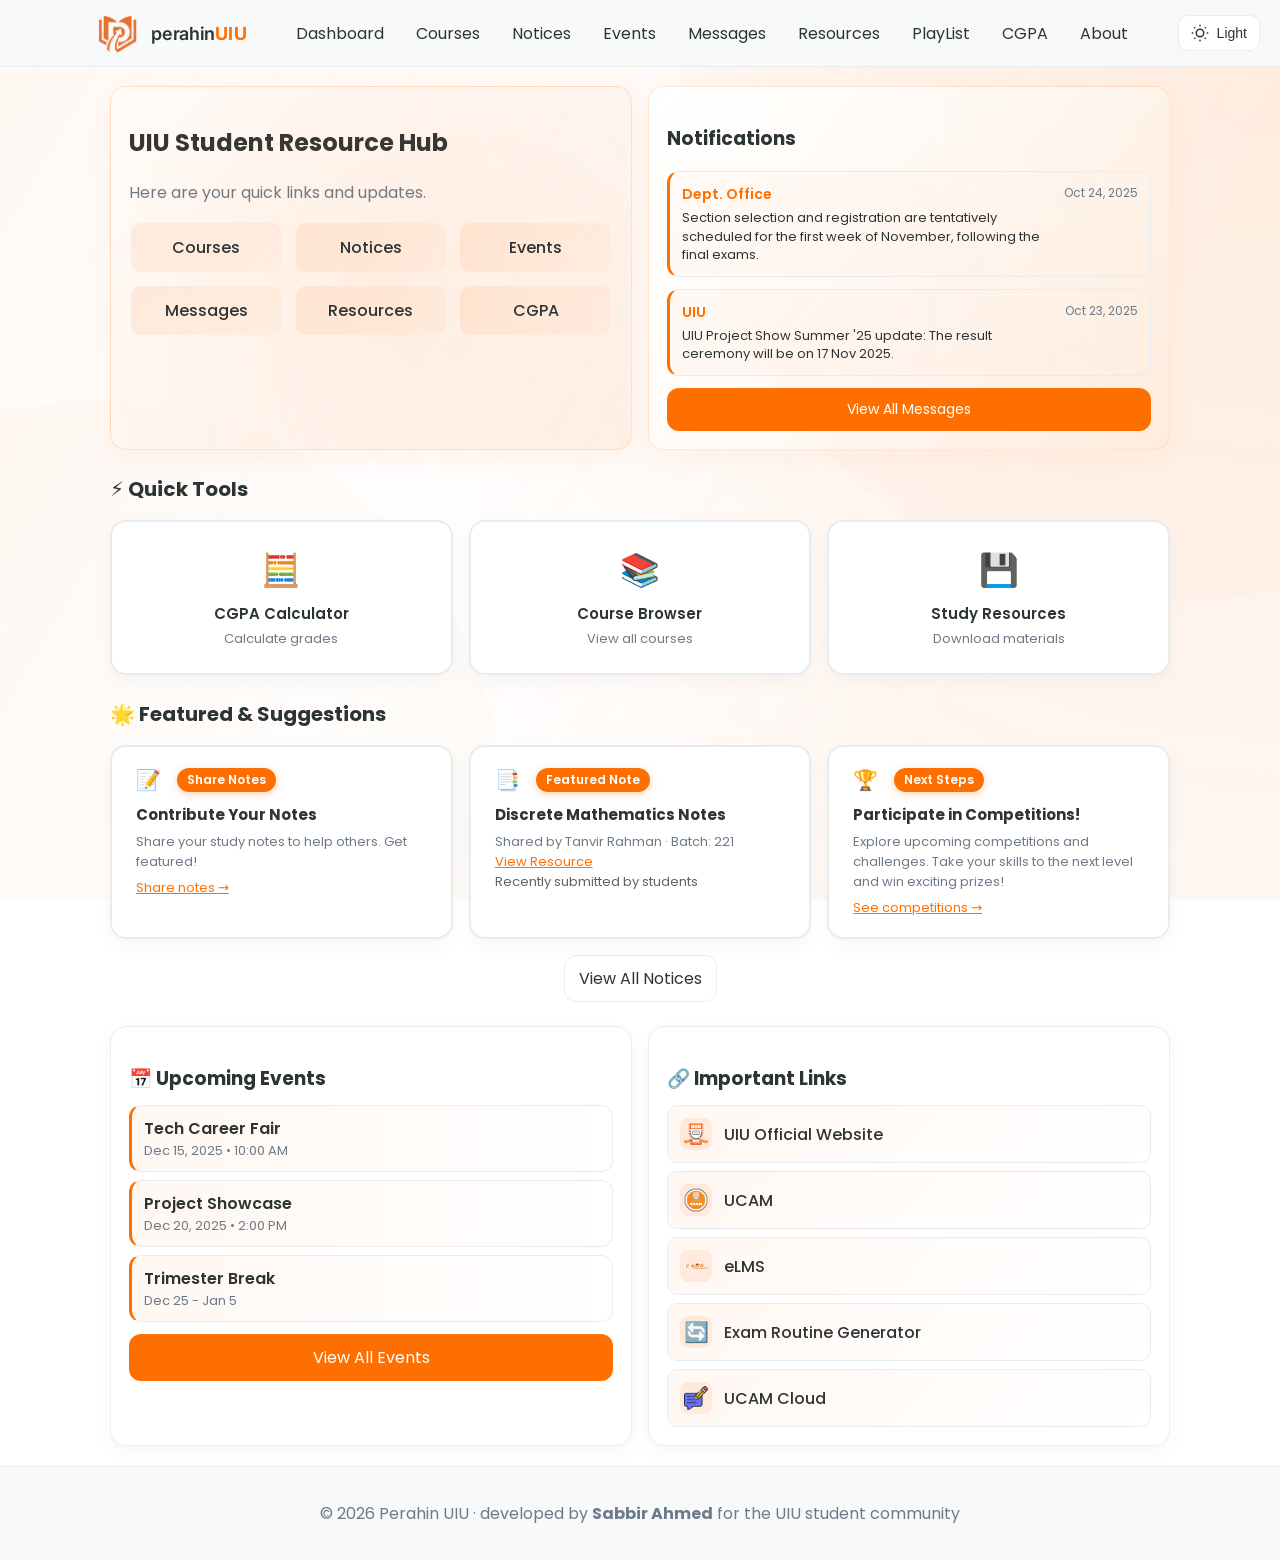
==== index.html @ 78f93f5e "added google form to share notes" ====
<!DOCTYPE html>
<html lang="en">
<head>
    <meta charset="UTF-8">
    <meta name="viewport" content="width=device-width, initial-scale=1.0">
    <title>UIU Student Resource Hub | Perahin UIU</title>
    <meta name="description" content="A platform created by a UIU student, offering all essential resources, tools, and information for UIU students.">
    <meta name="keywords" content="UIU student portal, UIU resources, Perahin UIU, UIU courses, UIU notices, UIU events, UIU materials, United International University">
    <meta property="og:title" content="Explore UIU Student Resources">
    <meta property="og:description" content="Access all essential tools, materials, resources and updates for UIU students—created by a fellow student.">
    <meta property="og:type" content="website">
    <meta property="og:url" content="https://sabbirog.github.io/perahinUIU/">
    <link rel="canonical" href="https://sabbirog.github.io/perahinUIU/">
    <meta property="og:image" content="logo/logo-perahin-uiu-main.png">
    <link rel="preconnect" href="https://fonts.googleapis.com">
    <link rel="preconnect" href="https://fonts.gstatic.com" crossorigin>
    <link href="https://fonts.googleapis.com/css2?family=Poppins:wght@400;500;600;700&display=swap" rel="stylesheet">
    <link rel="stylesheet" href="css/main.css">
    <link rel="stylesheet" href="css/dashboard.css">
    <link rel="icon" href="logo/logo-perahin-uiu-main.png">
    <meta name="theme-color" content="#FF6F00">
</head>
<body>
    <div class="background-wrapper"></div>
    <header class="topbar">
        <button id="backButton" class="icon-btn back-btn" aria-label="Back" title="Back">
            <span class="back-chev">‹</span>
        </button>
        <a class="brand no-underline" href="index.html">
            <img src="logo/logo-perahin-uiu-main.png" alt="Perahin UIU" class="brand-logo">
                            <span class="brand-name">
                    <span class="brand-text">perahin</span><span class="brand-uiu">UIU</span>
                </span>
        </a>
        <nav class="nav" id="navMenu">
            <a href="index.html" class="nav-link">Dashboard</a>
            <a href="pages/courses.html" class="nav-link">Courses</a>
            <a href="pages/notices.html" class="nav-link">Notices</a>
            <a href="pages/events.html" class="nav-link">Events</a>
            <a href="pages/messages.html" class="nav-link">Messages</a>
            <a href="pages/resources.html" class="nav-link">Resources</a>
            <a href="pages/playlist.html" class="nav-link">PlayList</a>
            <a href="pages/cgpa-calculator.html" class="nav-link">CGPA</a>
            <a href="pages/about.html" class="nav-link">About</a>
        </nav>
        <button id="hamburger" class="icon-btn hamburger" aria-label="Menu" title="Menu">
            <span></span><span></span><span></span>
        </button>
    </header>

    <main class="container">
        <section class="grid cols-2 hero">
            <div class="card">
                <h1>UIU Student Resource Hub</h1>
                <p class="muted">Here are your quick links and updates.</p>
                <div class="quick-links" style="margin-top:12px;">
                    <a class="quick-link" href="pages/courses.html">Courses</a>
                    <a class="quick-link" href="pages/notices.html">Notices</a>
                    <a class="quick-link" href="pages/events.html">Events</a>
                    <a class="quick-link" href="pages/messages.html">Messages</a>
                    <a class="quick-link" href="pages/resources.html">Resources</a>
                    <a class="quick-link" href="pages/cgpa-calculator.html">CGPA</a>
                </div>
            </div>
            <div class="card">
                <h3>Notifications <span class="badge" id="importantMessagesBadge">0</span></h3>
                <div class="list" id="importantMessagesList">
                    <div class="list-item muted" style="text-align: center; padding: 20px;">
                        Loading notifications...
                    </div>
                </div>
                <a href="pages/messages.html" class="btn accent" style="margin-top: 12px; width: 100%; text-align: center; display: inline-block; text-decoration: none; font-size: 14px;">View All Messages</a>
            </div>
        </section>

        <!-- Quick Tools Section -->
        <section style="margin-top:24px;">
            <h3 style="margin-bottom:16px; font-size:20px;">⚡ Quick Tools</h3>
            <div class="grid cols-3 stats-grid">
                <a href="pages/cgpa-calculator.html" class="card stat-card" style="text-decoration:none; cursor:pointer;">
                    <div class="stat-icon">🧮</div>
                    <div class="stat-label">CGPA Calculator</div>
                    <div class="muted" style="font-size:13px; margin-top:4px;">Calculate grades</div>
                </a>
                <a href="pages/courses.html" class="card stat-card" style="text-decoration:none; cursor:pointer;">
                    <div class="stat-icon">📚</div>
                    <div class="stat-label">Course Browser</div>
                    <div class="muted" style="font-size:13px; margin-top:4px;">View all courses</div>
                </a>
                <a href="pages/resources.html" class="card stat-card" style="text-decoration:none; cursor:pointer;">
                    <div class="stat-icon">💾</div>
                    <div class="stat-label">Study Resources</div>
                    <div class="muted" style="font-size:13px; margin-top:4px;">Download materials</div>
                </a>
            </div>
        </section>

        <!-- Recent Notices Section -->
        <section style="margin-top:24px;">
            <h3 style="margin-bottom:16px; font-size:20px;">🌟 Featured & Suggestions</h3>
            <div class="grid cols-3">
                <div class="card notice-card">
                    <div style="display:flex; align-items:center; gap:8px; margin-bottom:8px;">
                        <span style="font-size:20px;">📝</span>
                        <span class="badge" style="background:#FF6F00; color:#fff;">Share Notes</span>
                    </div>
                    <h3 style="margin:0 0 6px; font-size:15px; color:var(--text);">Contribute Your Notes</h3>
                    <div class="muted" style="font-size:13px;">Share your study notes to help others. Get featured!</div>
                    <a href="https://forms.gle/JbyQ19UY9RbhF4Ua8" target="_blank" style="color:#FF6F00; font-size:13px; text-decoration:underline; margin-top:6px; display:inline-block;">Share notes →</a>
                </div>
                <div class="card notice-card">
                    <div style="display:flex; align-items:center; gap:8px; margin-bottom:8px;">
                        <span style="font-size:20px;">📑</span>
                        <span class="badge" style="background:#FF6F00; color:#fff;">Featured Note</span>
                    </div>
                    <h3 style="margin:0 0 6px; font-size:15px; color:var(--text);">Discrete Mathematics Notes</h3>
                    <div class="muted" style="font-size:13px;">
                        Shared by Tanvir Rahman · Batch: 221<br>
                        <a href="pages/resources.html" style="color:#FF6F00; text-decoration:underline;">View Resource</a><br>
                        <span style="color:#616161;">Recently submitted by students</span>
                    </div>
                </div>
                <div class="card notice-card">
                    <div style="display:flex; align-items:center; gap:8px; margin-bottom:8px;">
                        <span style="font-size:20px;">🏆</span>
                        <span class="badge" style="background:#FF6F00; color:#fff;">Next Steps</span>
                    </div>
                    <h3 style="margin:0 0 6px; font-size:15px; color:var(--text);">Participate in Competitions!</h3>
                    <div class="muted" style="font-size:13px;">Explore upcoming competitions and challenges. Take your skills to the next level and win exciting prizes!</div>
                    <a href="pages/events.html" style="color:#FF6F00; font-size:13px; text-decoration:underline; margin-top:6px; display:inline-block;">See competitions →</a>
                </div>
            </div>
            <a href="pages/notices.html" class="btn" style="margin:16px auto 0; display:block; width:fit-content; text-decoration:none; transition: transform 0.2s ease;">View All Notices</a>
        </section>

        <!-- Upcoming Events & Important Links -->
        <section style="margin-top:24px;" class="grid cols-2">
            <div class="card">
                <h3 style="margin-bottom:12px;">📅 Upcoming Events</h3>
                <div class="list event-list">
                    <div class="list-item event-item">
                        <div>
                            <div style="font-weight:600; color:var(--text);">Tech Career Fair</div>
                            <div class="muted" style="font-size:13px;">Dec 15, 2025 • 10:00 AM</div>
                        </div>
                    </div>
                    <div class="list-item event-item">
                        <div>
                            <div style="font-weight:600; color:var(--text);">Project Showcase</div>
                            <div class="muted" style="font-size:13px;">Dec 20, 2025 • 2:00 PM</div>
                        </div>
                    </div>
                    <div class="list-item event-item">
                        <div>
                            <div style="font-weight:600; color:var(--text);">Trimester Break</div>
                            <div class="muted" style="font-size:13px;">Dec 25 - Jan 5</div>
                        </div>
                    </div>
                </div>
                <a href="pages/events.html" class="btn accent" style="margin-top:12px; width:100%; text-align:center; display:inline-block; text-decoration:none;">View All Events</a>
            </div>
            
            <div class="card">
                <h3 style="margin-bottom:12px;">🔗 Important Links</h3>
                <div class="important-links">
                    <a href="https://www.uiu.ac.bd/" target="_blank" class="important-link">
                        <span class="link-icon link-icon-img">
                            <img src="logo/uiu-logo.svg" alt="UIU" style="width: 24px; height: 24px; object-fit: contain;">
                        </span>
                        <span>UIU Official Website</span>
                    </a>
                    <a href="https://ucam.uiu.ac.bd/" target="_blank" class="important-link">
                        <span class="link-icon link-icon-img">
                            <img src="logo/logo-ucam.png" alt="UCAM" style="width: 24px; height: 24px; object-fit: contain;">
                        </span>
                        <span>UCAM</span>
                    </a>
                    <a href="https://elms.uiu.ac.bd/" target="_blank" class="important-link">
                        <span class="link-icon link-icon-img">
                            <img src="logo/logo-eLMS.png" alt="eLMS" style="width: 24px; height: 24px; object-fit: contain;">
                        </span>
                        <span>eLMS</span>
                    </a>
                        <a href="https://examcon.uiu.ac.bd/" target="_blank" class="important-link">
                            <span class="link-icon">🔄</span>
                            <span>Exam Routine Generator</span>
                    </a>
                    <a href="https://ucamcloud.uiu.ac.bd/" target="_blank" class="important-link">
                        <span class="link-icon link-icon-img">
                            <img src="logo/logo-cloud.png" alt="UCAM Cloud" style="width: 24px; height: 24px; object-fit: contain;">
                        </span>
                        <span>UCAM Cloud</span>
                    </a>
                    </a>
                </div>
            </div>
        </section>
    </main>

    <footer class="footer">
        <p>© <span id="year"></span> Perahin UIU · developed by <a class="no-underline" href="https://github.com/sabbirOG" target="_blank" rel="noopener"><strong>Sabbir Ahmed</strong></a> for the UIU student community</p>
    </footer>

    <script src="js/main.js"></script>
    <script src="js/messagesData.js"></script>
    <script src="js/dashboard.js"></script>
</body>
</html>
---- css/main.css ----
/* ===== FONTS ===== */
@import url('https://fonts.googleapis.com/css2?family=Inter:wght@400;500;600;700&display=swap');

/* ===== CSS VARIABLES ===== */
/* Global color scheme and design tokens for consistent theming across all pages */
:root {
    /* Light Theme (Default) */
    --bg: #FFFFFF;              /* Clean white background */
    --accent: #FF6F00;          /* Primary orange accent color (UIU brand) */
    --accent-600: #e46300;      /* Darker orange for hover states */
    --text: #2D3436;            /* Rich dark gray for better contrast */
    --muted: #6C7A89;           /* Refined secondary text color */
    --card: #FFFFFF;            /* Pure white for cards */
    --surface: #F8F9FA;         /* Subtle gray surface for depth */
    --border: #E9ECEF;          /* Refined border color for better definition */
    --shadow: 0 6px 18px rgba(0,0,0,0.04); /* Lighter shadow for modern feel */
    --input-bg: #FFFFFF;        /* Pure white for input clarity */
    --topbar-bg: rgba(248,249,250,0.95); /* Clean, modern topbar */
    --focus-ring: 0 0 0 3px rgba(255, 111, 0, 0.12);
    --danger: #ff4757;
    --danger-bg: #ff47570a;
    --danger-border: #ff4757;
}

/* Dark Theme */
[data-theme="dark"] {
    --bg: #121212;              /* Clean dark background */
    --accent: #FF6F00;          /* Keeping the UIU orange accent */
    --accent-600: #FFB366;      /* Softer orange for better contrast on dark */
    --text: #F5F5F5;            /* Pure white text for maximum readability */
    --muted: #BDBDBD;           /* Lighter muted text for better visibility */
    --card: #1A1A1A;            /* Subtle elevation */
    --surface: #242424;         /* Darker surface for depth */
    --border: #333333;          /* More visible borders for better structure */
    --shadow: 0 8px 32px rgba(0,0,0,0.35); /* Rich shadows for depth */
    --input-bg: #212121;        /* Clear input fields */
    --topbar-bg: rgba(10,10,10,0.98); /* Matching new background */
    --focus-ring: 0 0 0 3px rgba(255, 111, 0, 0.40);  /* Enhanced focus state */
    --danger: #FF4444;          /* Vibrant danger for important alerts */
    --danger-bg: rgba(255,68,68,0.15); /* Refined danger background */
    --danger-border: #FF4444;   /* Matching danger border */
}

/* ===== EVENT LISTINGS ===== */
.event-title {
    font-weight: 600;
    color: var(--text);
    margin-bottom: 4px;
}

.event-meta {
    color: var(--muted);
    font-size: 14px;
}
* { box-sizing: border-box; }  /* Ensures padding/borders don't affect element width */
html, body { height: 100%; }   /* Full height for proper layout */

/* Theme transition effects */
html {
    transition: background-color 0.3s ease, color 0.3s ease;
}

/* Transition for all theme-related properties */
*, *::before, *::after {
    transition: background-color 0.3s ease,
                color 0.3s ease,
                border-color 0.3s ease,
                box-shadow 0.3s ease;
}

html, body {
    margin: 0;
    padding: 0;
}

body {
    font-family: 'Poppins', system-ui, -apple-system, Segoe UI, Roboto, Helvetica, Arial, sans-serif;
    color: var(--text);
    background: var(--bg);
    display: flex;
    flex-direction: column;
    min-height: 100vh;
    position: relative;
    overflow-x: hidden;
    padding-top: 66px;  /* Height of fixed navbar to prevent content overlap */
}

/* Add background wrapper as first child of body */
body::before {
    content: '';
    position: fixed;
    top: 0;
    left: 0;
    right: 0;
    bottom: 0;
    z-index: -2;
    background: var(--bg);
}

.background-wrapper {
    position: fixed;
    top: 0;
    left: 0;
    right: 0;
    bottom: 0;
    z-index: -1;
    pointer-events: none;
    overflow: hidden;
    background: 
        linear-gradient(120deg, rgba(255, 111, 0, 0.08) 0%, transparent 50%),
        linear-gradient(300deg, rgba(255, 143, 64, 0.08) 25%, transparent 70%),
        linear-gradient(45deg, rgba(255, 111, 0, 0.05) 0%, transparent 40%),
        linear-gradient(225deg, rgba(255, 143, 64, 0.05) 25%, transparent 60%);
}

/* Animated background circles */
.background-wrapper::before,
.background-wrapper::after {
    content: '';
    position: absolute;
    background: radial-gradient(circle at center, rgba(255, 111, 0, 0.05), transparent 70%);
    border-radius: 50%;
    transform-origin: center;
}

.background-wrapper::before {
    width: 80vmax;
    height: 80vmax;
    top: -20vmax;
    right: -20vmax;
    animation: float 30s infinite ease-in-out;
    opacity: 0.8;
}

.background-wrapper::after {
    width: 60vmax;
    height: 60vmax;
    bottom: -10vmax;
    left: -10vmax;
    animation: float 25s infinite ease-in-out reverse;
    opacity: 0.6;
}

/* Dark theme adjustments for background */
[data-theme="dark"] .background-wrapper {
    background: 
        linear-gradient(120deg, rgba(255, 111, 0, 0.05) 0%, transparent 50%),
        linear-gradient(300deg, rgba(255, 143, 64, 0.05) 25%, transparent 70%),
        linear-gradient(45deg, rgba(255, 111, 0, 0.03) 0%, transparent 40%),
        linear-gradient(225deg, rgba(255, 143, 64, 0.03) 25%, transparent 60%);
}

[data-theme="dark"] .background-wrapper::before,
[data-theme="dark"] .background-wrapper::after {
    background: radial-gradient(circle at center, rgba(255, 111, 0, 0.03), transparent 70%);
}

/* Background wrapper to contain decorative elements */
.background-wrapper {
    position: fixed;
    top: 0;
    left: 0;
    right: 0;
    bottom: 0;
    overflow: hidden;
    pointer-events: none;
    z-index: -1;
    background: 
        linear-gradient(120deg, rgba(255, 111, 0, 0.05) 0%, transparent 40%),
        linear-gradient(300deg, rgba(255, 143, 64, 0.05) 25%, transparent 60%),
        radial-gradient(circle at top right, rgba(255, 111, 0, 0.08), transparent 70%);
}

/* Decorative elements for light theme */
[data-theme="light"] .background-wrapper::before {
    content: '';
    position: absolute;
    width: 1000px;
    height: 1000px;
    border-radius: 50%;
    background: linear-gradient(45deg, rgba(255, 111, 0, 0.03), rgba(255, 143, 64, 0.03));
    top: -400px;
    right: -400px;
    animation: float 20s ease-in-out infinite;
}

[data-theme="light"] .background-wrapper::after {
    content: '';
    position: absolute;
    width: 800px;
    height: 800px;
    border-radius: 50%;
    background: linear-gradient(45deg, rgba(255, 143, 64, 0.03), rgba(255, 111, 0, 0.03));
    bottom: -300px;
    left: -300px;
    animation: float 25s ease-in-out infinite reverse;
}

/* Decorative elements for dark theme */
[data-theme="dark"] .background-wrapper::before {
    content: '';
    position: absolute;
    width: 1000px;
    height: 1000px;
    border-radius: 50%;
    background: radial-gradient(circle at center, rgba(255, 111, 0, 0.03) 0%, transparent 70%);
    top: -400px;
    right: -400px;
    animation: float 20s ease-in-out infinite;
}

[data-theme="dark"] .background-wrapper::after {
    content: '';
    position: absolute;
    width: 800px;
    height: 800px;
    border-radius: 50%;
    background: radial-gradient(circle at center, rgba(255, 143, 64, 0.03) 0%, transparent 70%);
    bottom: -300px;
    left: -300px;
    animation: float 25s ease-in-out infinite reverse;
}

@keyframes float {
    0%, 100% {
        transform: translate(0, 0) rotate(0deg) scale(1);
    }
    25% {
        transform: translate(2%, -2%) rotate(3deg) scale(1.02);
    }
    50% {
        transform: translate(-1%, 2%) rotate(-2deg) scale(0.98);
    }
    75% {
        transform: translate(-2%, -1%) rotate(1deg) scale(1.01);
    }
}

/* ===== TOP NAVIGATION BAR ===== */
/* Fixed header that always stays at top when scrolling, with glassmorphism effect */
.topbar {
    position: fixed;            /* Always stays at top when scrolling */
    top: 0;
    left: 0;
    right: 0;
    z-index: 1000;              /* Above all other content */
    display: flex;
    align-items: center;
    justify-content: space-between;
    gap: 12px;
    padding: 12px 20px;
    background: var(--topbar-bg);  /* Theme-aware background */
    backdrop-filter: saturate(180%) blur(10px);  /* Glassmorphism blur effect */
    border-bottom: 1px solid var(--border);
}

/* Theme Toggle Button */
.theme-toggle {
    padding: 8px 12px;
    border-radius: 10px;
    border: 1px solid var(--border);
    background: var(--card);
    color: var(--text);
    cursor: pointer;
    transition: all 0.3s ease;
    display: flex;
    align-items: center;
    gap: 8px;
    font-size: 14px;
    user-select: none;
}

.theme-toggle:hover {
    background: var(--surface);
    transform: translateY(-1px);
    box-shadow: var(--shadow);
}

.theme-toggle svg {
    width: 18px;
    height: 18px;
    stroke: currentColor;
    transition: transform 0.5s ease;
}

.theme-toggle:hover svg {
    transform: rotate(15deg);
}

[data-theme="dark"] .theme-toggle:hover svg {
    transform: rotate(-15deg);
}

.theme-text {
    font-weight: 500;
    transition: opacity 0.3s ease;
}

.theme-toggle:hover .theme-text {
    opacity: 0.8;
}
/* ===== BRAND/LOGO SECTION ===== */
.brand { 
    display: flex; 
    align-items: center; 
    gap: 12px; 
    cursor: pointer;
    text-decoration: none;
}
.brand-logo { 
    width: 42px; 
    height: 42px; 
    object-fit: contain;  /* Maintains aspect ratio */
    transition: transform 0.2s ease;
}
.brand:hover .brand-logo {
    transform: scale(1.05);
}
.brand-name { 
    font-weight: 500; 
    font-size: 18px;
    color: var(--muted);
    transition: opacity 0.2s ease;
    display: flex;
    align-items: center;
}
@media (max-width: 640px) {
    .brand-logo {
        width: 38px;
        height: 38px;
    }
    .brand-name {
        font-size: 16px;
    }
}

/* Brand text split styling: "Perahin" + "UIU" badge */
.brand-name {
    font-family: 'Inter', 'Poppins', system-ui, -apple-system, sans-serif;
    letter-spacing: -0.02em;
}

.brand-name .brand-text {
    color: var(--text);
    font-weight: 600;
}

.brand-name .brand-uiu {
    color: var(--accent);
    font-weight: 700;
    letter-spacing: 0.02em;
}

/* ===== NAVIGATION MENU ===== */
.nav { 
    display: flex; 
    align-items: center; 
    gap: 8px; 
}
.nav-link {
    padding: 8px 12px;
    border-radius: 10px;
    text-decoration: none;
    color: var(--text);
    transition: background .2s ease, color .2s ease, transform .1s ease;
    position: relative;
}

.nav-link::after {
    content: '';
    position: absolute;
    bottom: 4px;
    left: 12px;
    right: 12px;
    height: 2px;
    background: var(--accent);
    transform: scaleX(0);
    transform-origin: left;
    transition: transform 0.3s ease;
}

.nav-link:hover::after {
    transform: scaleX(1);
}

.nav-link:hover { 
    background: var(--surface);  /* Light gray background on hover */
}
.nav-link.accent,
.nav-link.active { 
    color: var(--accent);        /* Orange color for active/important links */
    font-weight: 600; 
}

.nav-link.active {
    background: rgba(255, 111, 0, 0.08);
}

.nav-link.active::after {
    transform: scaleX(1);
}

/* ===== ICON BUTTONS ===== */
/* Reusable button component for hamburger menu, back button, etc. */
.icon-btn {
    display: inline-flex;
    align-items: center;
    justify-content: center;
    width: 40px; 
    height: 40px;
    border: 1px solid var(--border);
    background: var(--card);
    border-radius: 10px;
    cursor: pointer;
    transition: transform .08s ease, background .2s ease;
}
.icon-btn:active { 
    transform: scale(0.98);  /* Slight press animation */
}
.icon-btn:hover { 
    background: var(--surface); 
}

/* ===== HAMBURGER MENU ===== */
/* Mobile menu toggle button (3 lines) */
.hamburger { 
    display: none;           /* Hidden on desktop */
    flex-direction: column; 
    gap: 4px; 
}
.hamburger span { 
    display: block; 
    width: 20px; 
    height: 2px; 
    background: var(--text); 
}

/* ===== BACK BUTTON ===== */
/* Mobile back button for navigation */
.back-btn { 
    visibility: hidden;      /* Hidden by default, shown on inner pages */
}
.back-chev { 
    font-size: 22px; 
    color: var(--accent);    /* Orange chevron */
    line-height: 1; 
}

/* ===== LAYOUT CONTAINERS ===== */
main {
    flex: 1 0 auto;          /* Take up remaining space, don't shrink */
    width: 100%;             /* Full width */
    position: relative;       /* Create stacking context */
    z-index: 1;              /* Above background */
}

.app, .container { 
    max-width: 1100px;        /* Max width for desktop */
    margin: 20px auto;        /* Centered with top margin */
    padding: 0 20px;          /* Side padding only */
    position: relative;        /* Create stacking context */
}

/* ===== HERO SECTIONS ===== */
/* Two-column layout for dashboard and other pages */
.hero { 
    display: grid; 
    grid-template-columns: 1.2fr .8fr;  /* Left column wider than right */
    gap: 20px; 
}

/* ===== CARD COMPONENT ===== */
/* Reusable card component for content sections */
.card {
    background: var(--card);
    border: 1px solid var(--border);
    border-radius: 16px;      /* Rounded corners */
    box-shadow: var(--shadow); /* Subtle shadow */
    padding: 18px;
    transition: transform 0.3s ease, box-shadow 0.3s ease;
}

.card:hover {
    transform: translateY(-2px);
    box-shadow: 0 12px 32px rgba(0, 0, 0, 0.08);
}

[data-theme="dark"] .card:hover {
    box-shadow: 0 12px 32px rgba(0, 0, 0, 0.5);
}

.card h2 { 
    margin: 0 0 10px; 
    font-size: 18px; 
}
.muted { 
    color: var(--muted);      /* Secondary text color */
}

/* ===== GRID LAYOUTS ===== */
/* Responsive grid system for organizing content */
.grid { 
    display: grid; 
    gap: 16px; 
}
.grid.cols-2 { 
    grid-template-columns: repeat(2, minmax(0, 1fr));  /* 2 equal columns */
}
.grid.cols-3 { 
    grid-template-columns: repeat(3, minmax(0, 1fr));  /* 3 equal columns */
}

/* ===== QUICK LINKS ===== */
/* Dashboard navigation tiles with hover animations */
.quick-links { 
    display: grid; 
    gap: 10px; 
    grid-template-columns: repeat(3, minmax(0, 1fr)); 
}
.quick-link {
    display: flex; 
    align-items: center; 
    justify-content: center;
    padding: 12px; 
    border: 1px solid var(--border); 
    border-radius: 12px;
    text-decoration: none; 
    color: var(--text); 
    background: var(--surface);
    transition: transform .12s ease, box-shadow .2s ease, background .2s ease;
    font-weight: 500;
    position: relative;
    overflow: hidden;
}

.quick-link::after {
    content: '';
    position: absolute;
    inset: 0;
    background: linear-gradient(135deg, rgba(255, 111, 0, 0.1), rgba(255, 143, 64, 0.05));
    opacity: 0;
    transition: opacity 0.3s ease;
}

.quick-link:hover::after {
    opacity: 1;
}

.quick-link:hover { 
    transform: translateY(-2px);  /* Lift effect on hover */
    background: var(--card); 
    box-shadow: 0 8px 20px rgba(255, 111, 0, 0.12); 
    border-color: rgba(255, 111, 0, 0.2);
}

/* ===== BUTTON COMPONENTS ===== */
/* Reusable button styles for actions throughout the app */
.btn {
    display: inline-flex; 
    align-items: center; 
    justify-content: center;
    padding: 10px 14px; 
    border: 1px solid var(--border); 
    border-radius: 12px;
    background: var(--card); 
    color: var(--text); 
    cursor: pointer;
    transition: transform .08s ease, background .2s ease;
}
.btn:active { 
    transform: scale(0.99);  /* Press animation */
}
.btn.accent { 
    border-color: transparent; 
    background: var(--accent);  /* Orange background */
    color: #fff; 
}
.btn.accent:hover { 
    background: var(--accent-600);  /* Darker orange on hover */
}

/* ===== LIST COMPONENTS ===== */
/* For displaying lists of items (notifications, courses, etc.) */
.list { 
    display: grid; 
    gap: 12px; 
}
.list-item { 
    display: flex; 
    align-items: center; 
    justify-content: space-between; 
    gap: 12px; 
    padding: 12px; 
    border: 1px solid var(--border); 
    border-radius: 12px; 
        background: var(--card); 
}

/* ===== BADGE COMPONENT ===== */
/* Small colored labels for status, counts, categories */
.badge { 
    background: var(--accent); 
    color: #fff; 
    font-size: 12px; 
    padding: 2px 8px; 
    border-radius: 999px;  /* Pill shape */
    white-space: nowrap;   /* Keep e.g., "3 cr" on one line */
    flex-shrink: 0;        /* Prevent shrinking that causes wrapping */
}

/* ===== TABLE COMPONENTS ===== */
/* For CGPA calculator and other tabular data */
.table { 
    width: 100%; 
    border-collapse: collapse; 
}
.table th, .table td { 
    padding: 10px 12px; 
    border-bottom: 1px solid var(--border); 
    text-align: left; 
}
.table thead th { 
    background: var(--surface); 
    font-weight: 600; 
}

/* ===== FORM INPUTS ===== */
/* Input fields for forms and calculators */

.input { 
    width: 100%; 
    padding: 10px 12px; 
    border: 1px solid var(--border); 
    border-radius: 10px; 
    background: var(--input-bg); 
    color: var(--text);
    transition: border-color .2s ease, background-color .2s ease;
}

.input:focus {
    border-color: var(--accent);
    outline: none;
}

.num-input { 
    width: 100%; 
    max-width: 120px;  /* Constrained width for number inputs */
}

/* Input placeholder color */
.input::placeholder {
    color: var(--muted);
    opacity: 0.7;
}

/* ===== FOOTER ===== */
/* Site footer with copyright and credits */
.footer { 
    border-top: 1px solid var(--border); 
    padding: 18px 20px; 
    text-align: center; 
    color: var(--muted); 
    background: var(--surface);
    margin-top: auto;         /* Push footer to bottom when content is short */
    position: relative;        /* Create stacking context */
    z-index: 100;             /* Keep above background but below floating elements */
    width: 100%;              /* Full width */
    flex-shrink: 0;           /* Prevent footer from shrinking */
}

/* ===== CALENDAR COMPONENT ===== */
/* 7-column grid for monthly calendar view */
.calendar { 
    display: grid; 
    grid-template-columns: repeat(7, 1fr);  /* 7 days per week */
    gap: 8px; 
}
.calendar .day { 
    padding: 10px; 
    border: 1px solid var(--border); 
    border-radius: 8px; 
    text-align: center; 
        background: var(--card); 
}
.calendar .day.event { 
    background: rgba(255,111,0,0.07);      /* Light orange for event days */
    border-color: rgba(255,111,0,0.3); 
}

/* ===== RESPONSIVE BREAKPOINTS ===== */

/* Tablet: 3-column grids become 2-column */
@media (max-width: 1024px) { 
    .grid.cols-3 { 
        grid-template-columns: repeat(2, minmax(0, 1fr)); 
    } 
}

/* Mobile: Navigation becomes hamburger menu, layouts stack vertically */
@media (max-width: 768px) {
    .nav { 
        position: fixed; 
        inset: 60px 16px auto 16px;  /* Positioned below topbar */
        background: var(--card); 
        border: 1px solid var(--accent); /* Accent border for the mobile nav card */
        border-radius: 14px; 
        box-shadow: var(--shadow); 
        padding: 10px; 
        display: none; 
        flex-direction: column; 
    }
    .nav.open { 
        display: flex;  /* Show when hamburger is clicked */
    }
    .hamburger { 
        display: inline-flex;  /* Show hamburger on mobile */
    }
    /* Keep 3 columns for quick links on mobile as requested */
    .quick-links { 
        grid-template-columns: repeat(3, minmax(0, 1fr));
        gap: 8px; /* slightly tighter spacing */
    }
    .quick-link {
        min-height: 46px;
        padding: 8px;
        font-size: 13px;
    }
    .grid.cols-2, .grid.cols-3 { 
        grid-template-columns: 1fr;  /* Single column on mobile */
    }
    .hero { 
        grid-template-columns: 1fr;  /* Single column hero on mobile */
    }
}

/* Small mobile: Single column for quick links */
@media (max-width: 480px) { 
    /* Maintain the same 3-column layout on very small screens */
    .quick-links { 
        grid-template-columns: repeat(3, minmax(0, 1fr)); 
        gap: 6px;
    }
    .quick-link {
        min-height: 42px;
        padding: 6px;
        font-size: 12px;
    }
}

/* ===== ANIMATIONS ===== */
/* Fade-in animation for page transitions */
.fade-in { 
    animation: fadeIn .25s ease; 
}
@keyframes fadeIn { 
    from { 
        opacity: 0; 
        transform: translateY(4px);  /* Slide up slightly */
    } 
    to { 
        opacity: 1; 
        transform: none; 
    } 
}

/* ===== RESOURCE STYLES ===== */
.resource-card {
    display: flex;
    flex-direction: column;
    gap: 8px;
}

.resource-title {
    margin: 0;
    font-size: 16px;
    font-weight: 600;
    color: var(--text);
}

.resource-category {
    font-size: 14px;
    color: var(--muted);
}

.resource-actions {
    margin-top: 8px;
    display: flex;
    gap: 8px;
}

/* ===== MESSAGE STYLES ===== */
.message-sender {
    font-weight: 600;
    color: var(--text);
    margin-bottom: 4px;
}

.message-content {
    color: var(--muted);
    font-size: 14px;
    line-height: 1.4;
}

.message-badge {
    background: var(--accent);
    color: #fff;
    font-size: 12px;
    padding: 4px 8px;
    border-radius: 999px;
}

/* ===== UTILITY CLASSES ===== */
/* Helper classes for common styling needs */
.no-underline { 
    text-decoration: none; 
    color: inherit; 
}
.no-underline:hover { 
    text-decoration: none;  /* Remove underline on hover too */
}

/* Margin Utilities */
.mt-1 { margin-top: 4px; }
.mt-2 { margin-top: 8px; }
.mt-3 { margin-top: 12px; }
.mt-4 { margin-top: 16px; }
.mt-5 { margin-top: 20px; }

.mb-1 { margin-bottom: 4px; }
.mb-2 { margin-bottom: 8px; }
.mb-3 { margin-bottom: 12px; }
.mb-4 { margin-bottom: 16px; }
.mb-5 { margin-bottom: 20px; }

/* Padding Utilities */
.p-1 { padding: 4px; }
.p-2 { padding: 8px; }
.p-3 { padding: 12px; }
.p-4 { padding: 16px; }
.p-5 { padding: 20px; }

/* Font Weight Utilities */
.font-normal { font-weight: 400; }
.font-medium { font-weight: 500; }
.font-semibold { font-weight: 600; }
.font-bold { font-weight: 700; }

/* ===== ADDITIONAL COMPONENT STYLES ===== */

/* Notice Cards */
.notice-card {
    position: relative;
    padding-left: 24px !important;
}

.notice-card::before {
    content: '';
    position: absolute;
    left: 0;
    top: 0;
    bottom: 0;
    width: 6px;
    background: var(--border);
    border-radius: 3px 0 0 3px;
}

.notice-card.important::before {
    background: var(--accent);
}

.notice-badge {
    margin-left: 8px;
}

/* (duplicate calendar, table, and quick-links rules removed to reduce redundancy) */
---- css/dashboard.css ----
/* Dashboard-specific styles - Enhanced for vibrancy */

.dashboard-hero {
    display: grid;
    grid-template-columns: 1.2fr .8fr;
    gap: 20px;
}

[data-theme="dark"] .dashboard-hero {
    background: var(--bg);
}

/* Enhanced Welcome Card with Gradient */
.hero .card:first-child {
    background: linear-gradient(135deg, var(--card) 0%, rgba(255, 111, 0, 0.05) 100%);
    border: 1px solid rgba(255, 111, 0, 0.2);
    box-shadow: 0 8px 24px rgba(255, 111, 0, 0.08);
    position: relative;
    overflow: hidden;
}

.hero .card:first-child::before {
    content: '';
    position: absolute;
    top: -50%;
    right: -50%;
    width: 200%;
    height: 200%;
    background: radial-gradient(circle, rgba(255, 111, 0, 0.08) 0%, transparent 70%);
    animation: pulse 8s ease-in-out infinite;
    pointer-events: none;
}

.hero .card:first-child h2 {
    background: linear-gradient(135deg, var(--accent) 0%, #ff8f40 100%);
    -webkit-background-clip: text;
    -webkit-text-fill-color: transparent;
    background-clip: text;
    font-weight: 700;
    font-size: 22px;
    margin-bottom: 8px;
}

/* Enhanced Notifications Card */
.hero .card:nth-child(2) {
    background: linear-gradient(135deg, var(--card) 0%, rgba(255, 180, 102, 0.05) 100%);
    border: 1px solid rgba(255, 143, 64, 0.2);
    box-shadow: 0 8px 24px rgba(255, 143, 64, 0.08);
}

.hero .card:nth-child(2) h2 {
    color: var(--accent);
    font-weight: 600;
    display: flex;
    align-items: center;
    gap: 8px;
}

.hero .card:nth-child(2) h2::before {
    content: '🔔';
    animation: swing 2s ease-in-out infinite;
}

.dashboard-quick-links {
    display: grid;
    gap: 10px;
    grid-template-columns: repeat(3, minmax(0, 1fr));
}

[data-theme="dark"] .dashboard-quick-links {
    background: var(--bg);
}

.dashboard-course-preview {
    display: grid;
    gap: 16px;
    grid-template-columns: repeat(3, minmax(0, 1fr));
}

[data-theme="dark"] .dashboard-course-preview {
    background: var(--bg);
}

@media (max-width: 768px) {
    .dashboard-hero {
        grid-template-columns: 1fr;
    }
    .dashboard-quick-links {
        grid-template-columns: repeat(2, minmax(0, 1fr));
    }
    .dashboard-course-preview {
        grid-template-columns: 1fr;
    }
}

@media (max-width: 480px) {
    .dashboard-quick-links {
        grid-template-columns: 1fr;
    }
}

/* Enhanced Quick Links with Vibrant Gradients */
.quick-links {
    margin-top: 12px;
}

.quick-link {
    background: linear-gradient(135deg, rgba(255, 111, 0, 0.1) 0%, rgba(255, 143, 64, 0.05) 100%);
    border: 2px solid transparent;
    background-clip: padding-box;
    position: relative;
    font-weight: 500;
    transition: all 0.3s cubic-bezier(0.4, 0, 0.2, 1);
}

.quick-link::before {
    content: '';
    position: absolute;
    inset: 0;
    border-radius: 12px;
    padding: 2px;
    background: linear-gradient(135deg, var(--accent), #ff8f40);
    -webkit-mask: linear-gradient(#fff 0 0) content-box, linear-gradient(#fff 0 0);
    -webkit-mask-composite: xor;
    mask: linear-gradient(#fff 0 0) content-box, linear-gradient(#fff 0 0);
    mask-composite: exclude;
    opacity: 0;
    transition: opacity 0.3s ease;
}

.quick-link:hover::before {
    opacity: 1;
}

.quick-link:hover {
    transform: translateY(-4px) scale(1.02);
    box-shadow: 0 12px 28px rgba(255, 111, 0, 0.2);
    background: linear-gradient(135deg, rgba(255, 111, 0, 0.15) 0%, rgba(255, 143, 64, 0.1) 100%);
}

.quick-link:active {
    transform: translateY(-2px) scale(1.01);
}

/* Enhanced Notification List Items */
.list-item {
    position: relative;
    background: linear-gradient(90deg, rgba(255, 111, 0, 0.03) 0%, transparent 100%);
    border-left: 3px solid var(--accent);
    transition: all 0.3s ease;
}

.list-item:hover {
    transform: translateX(4px);
    background: linear-gradient(90deg, rgba(255, 111, 0, 0.08) 0%, transparent 100%);
    box-shadow: 0 4px 12px rgba(255, 111, 0, 0.1);
}

/* Message Item Specific Styles */
.message-item {
    display: flex;
    justify-content: space-between;
    align-items: flex-start;
    gap: 12px;
    padding: 12px;
}

.message-sender {
    font-weight: 600;
    color: var(--accent);
    font-size: 14px;
    margin-bottom: 4px;
}

.message-content {
    color: var(--text);
    font-size: 13px;
    line-height: 1.4;
}

.message-badge {
    background: linear-gradient(135deg, var(--accent) 0%, #ff8f40 100%);
    color: white;
    padding: 3px 8px;
    border-radius: 6px;
    font-size: 11px;
    font-weight: 600;
    text-transform: uppercase;
    letter-spacing: 0.5px;
    box-shadow: 0 2px 6px rgba(255, 111, 0, 0.3);
}

/* Badge in header */
.badge {
    display: inline-block;
    background: linear-gradient(135deg, var(--accent) 0%, #ff8f40 100%);
    color: white;
    padding: 3px 10px;
    border-radius: 12px;
    font-size: 12px;
    font-weight: 600;
    margin-left: 8px;
    box-shadow: 0 2px 8px rgba(255, 111, 0, 0.3);
}

/* Dark theme adjustments for messages */
[data-theme="dark"] .message-sender {
    color: var(--accent);
}

[data-theme="dark"] .message-content {
    color: var(--text-secondary);
}

/* Enhanced Course Cards with Individual Colors */
.grid.cols-3 .card {
    position: relative;
    overflow: hidden;
    transition: all 0.3s cubic-bezier(0.4, 0, 0.2, 1);
    background: var(--card);
    border: 2px solid var(--border);
}

.grid.cols-3 .card::before {
    content: '';
    position: absolute;
    top: 0;
    left: 0;
    right: 0;
    height: 4px;
    background: linear-gradient(90deg, var(--accent), #ff8f40);
    transform: scaleX(0);
    transform-origin: left;
    transition: transform 0.3s ease;
}

.grid.cols-3 .card:hover::before {
    transform: scaleX(1);
}

.grid.cols-3 .card:hover {
    transform: translateY(-6px);
    box-shadow: 0 12px 32px rgba(255, 111, 0, 0.15);
    border-color: rgba(255, 111, 0, 0.3);
}

.grid.cols-3 .card h3 {
    color: var(--accent);
    font-weight: 700;
    font-size: 18px;
}

.grid.cols-3 .card .badge {
    background: linear-gradient(135deg, var(--accent) 0%, #ff8f40 100%);
    box-shadow: 0 2px 8px rgba(255, 111, 0, 0.3);
    font-weight: 600;
}

/* Animations */
@keyframes pulse {
    0%, 100% {
        opacity: 1;
        transform: scale(1);
    }
    50% {
        opacity: 0.8;
        transform: scale(1.05);
    }
}

@keyframes swing {
    0%, 100% {
        transform: rotate(0deg);
    }
    25% {
        transform: rotate(15deg);
    }
    75% {
        transform: rotate(-15deg);
    }
}

@keyframes fadeInUp {
    from {
        opacity: 0;
        transform: translateY(20px);
    }
    to {
        opacity: 1;
        transform: translateY(0);
    }
}

/* Removed staggered animation to prevent blinking on page load */

/* Dark theme adjustments */
[data-theme="dark"] .hero .card:first-child {
    background: linear-gradient(135deg, var(--card) 0%, rgba(255, 111, 0, 0.08) 100%);
    border-color: rgba(255, 111, 0, 0.3);
}

[data-theme="dark"] .hero .card:nth-child(2) {
    background: linear-gradient(135deg, var(--card) 0%, rgba(255, 180, 102, 0.08) 100%);
    border-color: rgba(255, 143, 64, 0.3);
}

[data-theme="dark"] .quick-link {
    background: linear-gradient(135deg, rgba(255, 111, 0, 0.12) 0%, rgba(255, 143, 64, 0.08) 100%);
}

[data-theme="dark"] .quick-link:hover {
    background: linear-gradient(135deg, rgba(255, 111, 0, 0.2) 0%, rgba(255, 143, 64, 0.15) 100%);
    box-shadow: 0 12px 28px rgba(255, 111, 0, 0.3);
}

[data-theme="dark"] .list-item {
    background: linear-gradient(90deg, rgba(255, 111, 0, 0.06) 0%, transparent 100%);
}

[data-theme="dark"] .list-item:hover {
    background: linear-gradient(90deg, rgba(255, 111, 0, 0.12) 0%, transparent 100%);
}

/* Stats Cards / Tool Cards */
.stats-grid .card {
    text-align: center;
    padding: 24px 18px;
}

.stat-card {
    position: relative;
    overflow: hidden;
}

.stat-card::before {
    content: '';
    position: absolute;
    top: 0;
    left: 0;
    right: 0;
    height: 3px;
    background: linear-gradient(90deg, var(--accent), #ff8f40);
    transform: scaleX(0);
    transform-origin: left;
    transition: transform 0.3s ease;
}

.stat-card:hover::before {
    transform: scaleX(1);
}

.stat-icon {
    font-size: 32px;
    margin-bottom: 8px;
    animation: float 3s ease-in-out infinite;
}

.stat-value {
    font-size: 28px;
    font-weight: 700;
    color: var(--accent);
    margin-bottom: 4px;
}

.stat-label {
    font-size: 15px;
    color: var(--text);
    font-weight: 600;
}

/* Tool Cards Enhancement */
.tool-card {
    text-decoration: none;
    cursor: pointer;
    transition: all 0.3s cubic-bezier(0.4, 0, 0.2, 1);
}

.tool-card:hover {
    transform: translateY(-8px) scale(1.02);
    box-shadow: 0 16px 40px rgba(255, 111, 0, 0.2);
}

.tool-card .stat-icon {
    transform-origin: center;
    transition: transform 0.3s ease;
}

.tool-card:hover .stat-icon {
    transform: scale(1.2) rotate(5deg);
}

/* Course Cards Enhancement */
.course-card {
    position: relative;
}

.course-card::after {
    content: '→';
    position: absolute;
    top: 18px;
    right: 18px;
    font-size: 18px;
    color: var(--accent);
    opacity: 0;
    transform: translateX(-10px);
    transition: all 0.3s ease;
}

.course-card:hover::after {
    opacity: 1;
    transform: translateX(0);
}

/* Event List */
.event-list {
    gap: 8px;
}

.event-item {
    padding: 10px 12px;
    border-left: 3px solid var(--accent);
    background: linear-gradient(90deg, rgba(255, 111, 0, 0.05) 0%, transparent 100%);
    transition: all 0.3s ease;
}

.event-item:hover {
    transform: translateX(4px);
    background: linear-gradient(90deg, rgba(255, 111, 0, 0.1) 0%, transparent 100%);
}

/* Important Links */
.important-links {
    display: flex;
    flex-direction: column;
    gap: 8px;
}

.important-link {
    display: flex;
    align-items: center;
    gap: 12px;
    padding: 12px;
    border-radius: 10px;
    background: linear-gradient(135deg, rgba(255, 111, 0, 0.05) 0%, transparent 100%);
    border: 1px solid var(--border);
    text-decoration: none;
    color: var(--text);
    font-weight: 500;
    transition: all 0.3s ease;
}

.important-link:hover {
    background: linear-gradient(135deg, rgba(255, 111, 0, 0.1) 0%, rgba(255, 143, 64, 0.05) 100%);
    border-color: rgba(255, 111, 0, 0.3);
    transform: translateX(4px);
    box-shadow: 0 4px 12px rgba(255, 111, 0, 0.15);
}

.link-icon {
    font-size: 20px;
    display: flex;
    align-items: center;
    justify-content: center;
    width: 32px;
    height: 32px;
    background: rgba(255, 111, 0, 0.1);
    border-radius: 8px;
    flex-shrink: 0;
}

/* Responsive adjustments */
@media (max-width: 768px) {
    .stats-grid .card {
        padding: 20px 16px;
    }
    
    .stat-icon {
        font-size: 28px;
    }
    
    .stat-value {
        font-size: 24px;
    }
}

/* View All Notices Button Hover */
.btn:hover {
    transform: translateY(-2px);
    box-shadow: 0 4px 12px rgba(255, 111, 0, 0.2);
}
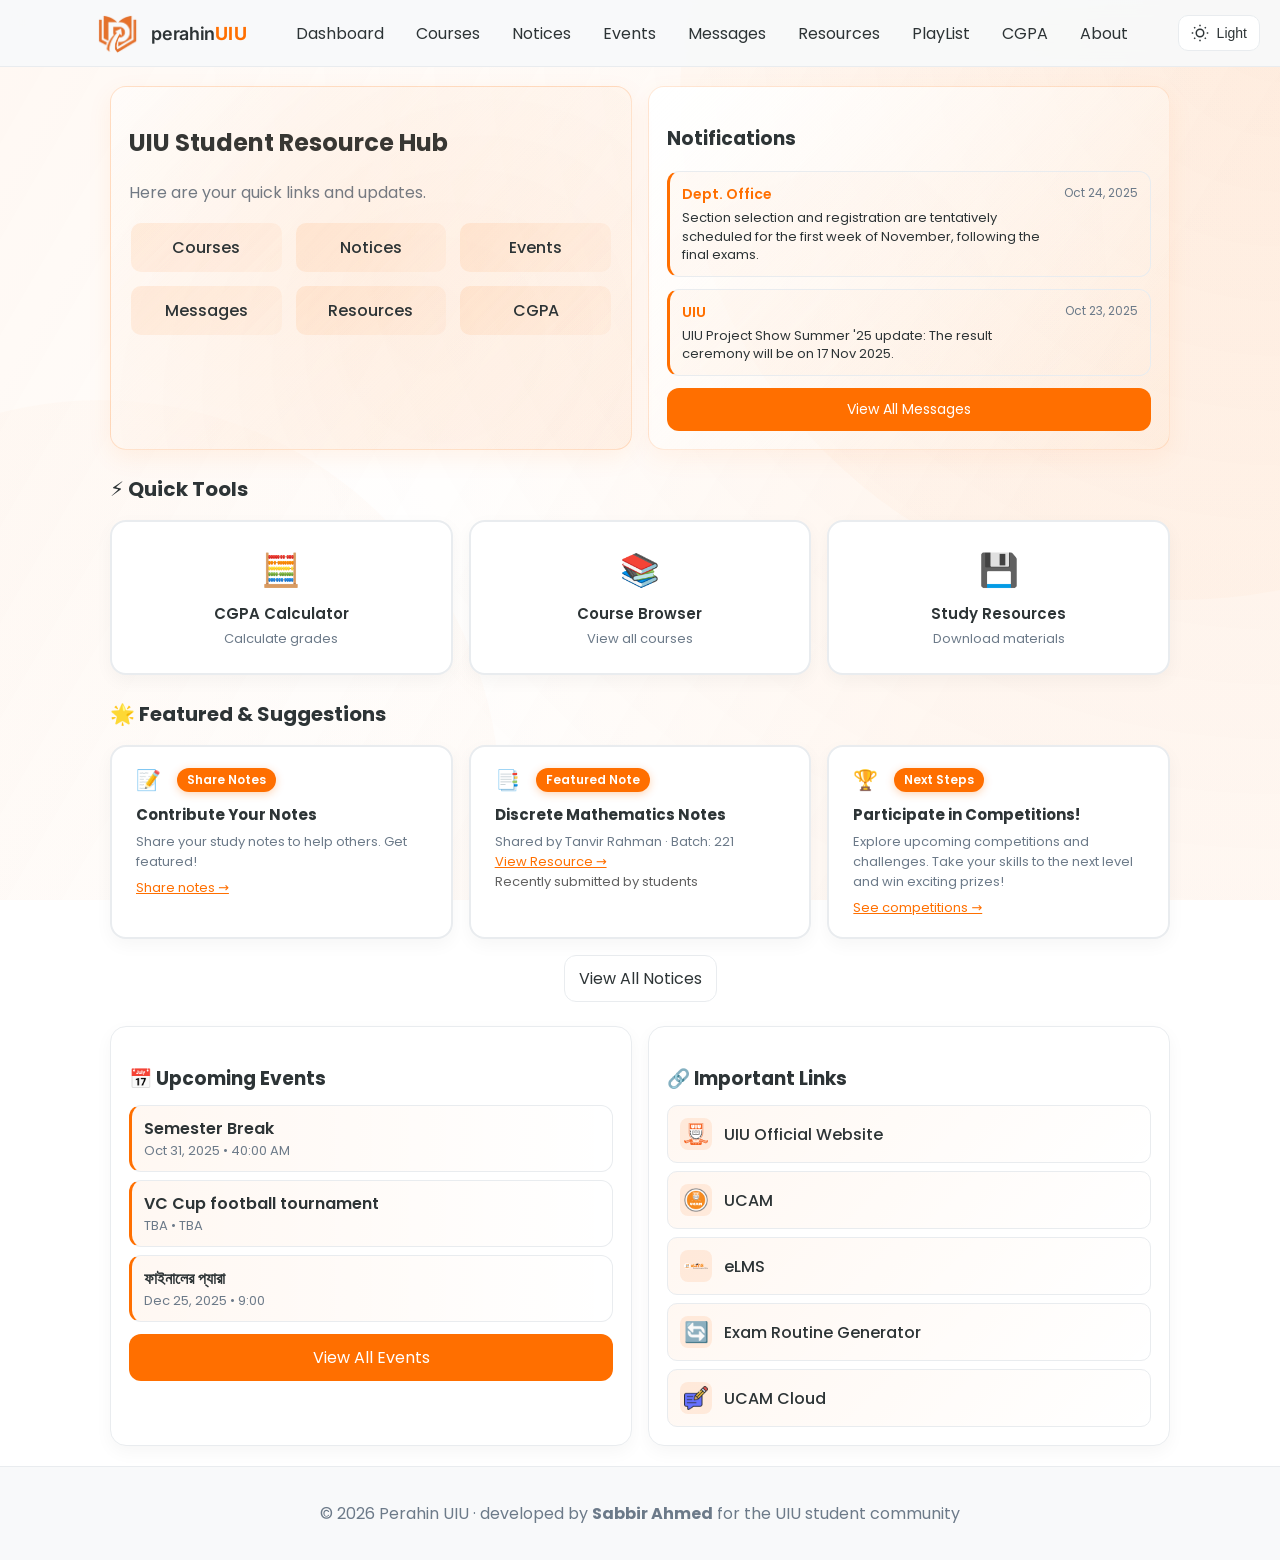
==== commit 0229bea7: "enhanced a link style" ====
--- a/index.html
+++ b/index.html
@@ -116,7 +116,7 @@
                     <h3 style="margin:0 0 6px; font-size:15px; color:var(--text);">Discrete Mathematics Notes</h3>
                     <div class="muted" style="font-size:13px;">
                         Shared by Tanvir Rahman · Batch: 221<br>
-                        <a href="pages/resources.html" style="color:#FF6F00; text-decoration:underline;">View Resource</a><br>
+                        <a href="pages/resources.html" style="color:#FF6F00; text-decoration:underline;">View Resource →</a><br>
                         <span style="color:#616161;">Recently submitted by students</span>
                     </div>
                 </div>
@@ -138,24 +138,7 @@
             <div class="card">
                 <h3 style="margin-bottom:12px;">📅 Upcoming Events</h3>
                 <div class="list event-list">
-                    <div class="list-item event-item">
-                        <div>
-                            <div style="font-weight:600; color:var(--text);">Tech Career Fair</div>
-                            <div class="muted" style="font-size:13px;">Dec 15, 2025 • 10:00 AM</div>
-                        </div>
-                    </div>
-                    <div class="list-item event-item">
-                        <div>
-                            <div style="font-weight:600; color:var(--text);">Project Showcase</div>
-                            <div class="muted" style="font-size:13px;">Dec 20, 2025 • 2:00 PM</div>
-                        </div>
-                    </div>
-                    <div class="list-item event-item">
-                        <div>
-                            <div style="font-weight:600; color:var(--text);">Trimester Break</div>
-                            <div class="muted" style="font-size:13px;">Dec 25 - Jan 5</div>
-                        </div>
-                    </div>
+                    <!-- Events will be loaded here by JS -->
                 </div>
                 <a href="pages/events.html" class="btn accent" style="margin-top:12px; width:100%; text-align:center; display:inline-block; text-decoration:none;">View All Events</a>
             </div>
@@ -202,6 +185,27 @@
     </footer>
 
     <script src="js/main.js"></script>
+        <script src="js/eventsData.js"></script>
+        <script>
+        // Dynamically load top 3 events from eventsData.js
+        document.addEventListener('DOMContentLoaded', function() {
+            if (typeof eventsData !== 'undefined') {
+                const eventList = document.querySelector('.event-list');
+                if (eventList) {
+                    eventList.innerHTML = '';
+                    eventsData.slice(0, 3).forEach(event => {
+                        const item = document.createElement('div');
+                        item.className = 'list-item event-item';
+                        item.innerHTML = `<div>
+                            <div style="font-weight:600; color:var(--text);">${event.title}</div>
+                            <div class="muted" style="font-size:13px;">${event.date}${event.time ? ' • ' + event.time : ''}</div>
+                        </div>`;
+                        eventList.appendChild(item);
+                    });
+                }
+            }
+        });
+        </script>
     <script src="js/messagesData.js"></script>
     <script src="js/dashboard.js"></script>
 </body>
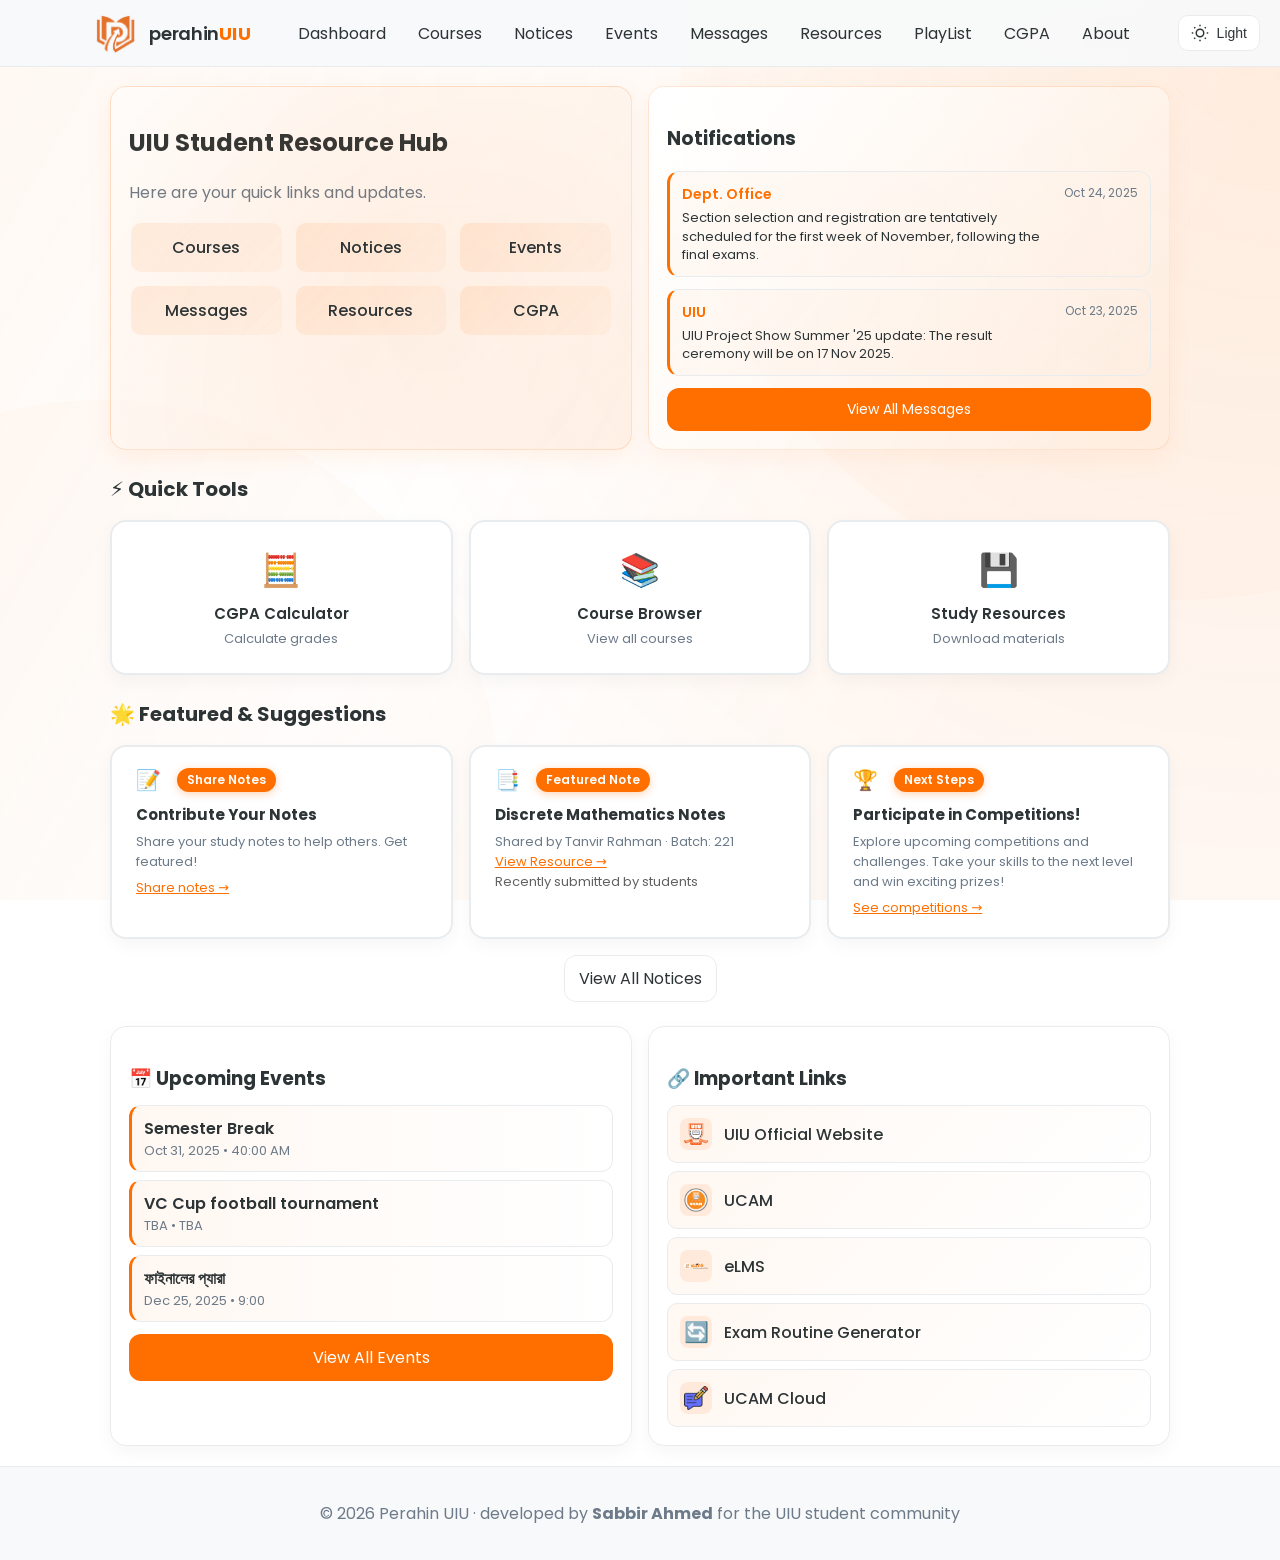
==== commit 09a2fd65: "updated head section" ====
--- a/index.html
+++ b/index.html
@@ -9,9 +9,11 @@
     <meta property="og:title" content="Explore UIU Student Resources">
     <meta property="og:description" content="Access all essential tools, materials, resources and updates for UIU students—created by a fellow student.">
     <meta property="og:type" content="website">
-    <meta property="og:url" content="https://sabbirog.github.io/perahinUIU/">
-    <link rel="canonical" href="https://sabbirog.github.io/perahinUIU/">
-    <meta property="og:image" content="logo/logo-perahin-uiu-main.png">
+    <meta property="og:url" content="https://perahinuiu.sabbirahmed.me/">
+    <link rel="canonical" href="https://perahinuiu.sabbirahmed.me/">
+    <meta property="og:image" content="https://perahinuiu.sabbirahmed.me/logo/logo-perahin-uiu-main.png">
+    <meta property="og:image:width" content="1200">
+    <meta property="og:image:height" content="630">
     <link rel="preconnect" href="https://fonts.googleapis.com">
     <link rel="preconnect" href="https://fonts.gstatic.com" crossorigin>
     <link href="https://fonts.googleapis.com/css2?family=Poppins:wght@400;500;600;700&display=swap" rel="stylesheet">
--- a/css/main.css
+++ b/css/main.css
@@ -1,3 +1,21 @@
+.search-reset.btn {
+    margin-left: 8px;
+    padding: 8px 18px;
+    border-radius: 10px;
+    background: var(--card);
+    color: var(--accent);
+    border: 1px solid var(--accent);
+    font-weight: 500;
+    font-size: 15px;
+    cursor: pointer;
+    transition: background 0.2s, color 0.2s, border-color 0.2s;
+    box-shadow: none;
+}
+ .search-reset.btn:hover {
+    background: var(--accent);
+    color: #fff;
+    border-color: var(--accent-600);
+}
 /* ===== FONTS ===== */
 @import url('https://fonts.googleapis.com/css2?family=Inter:wght@400;500;600;700&display=swap');
 
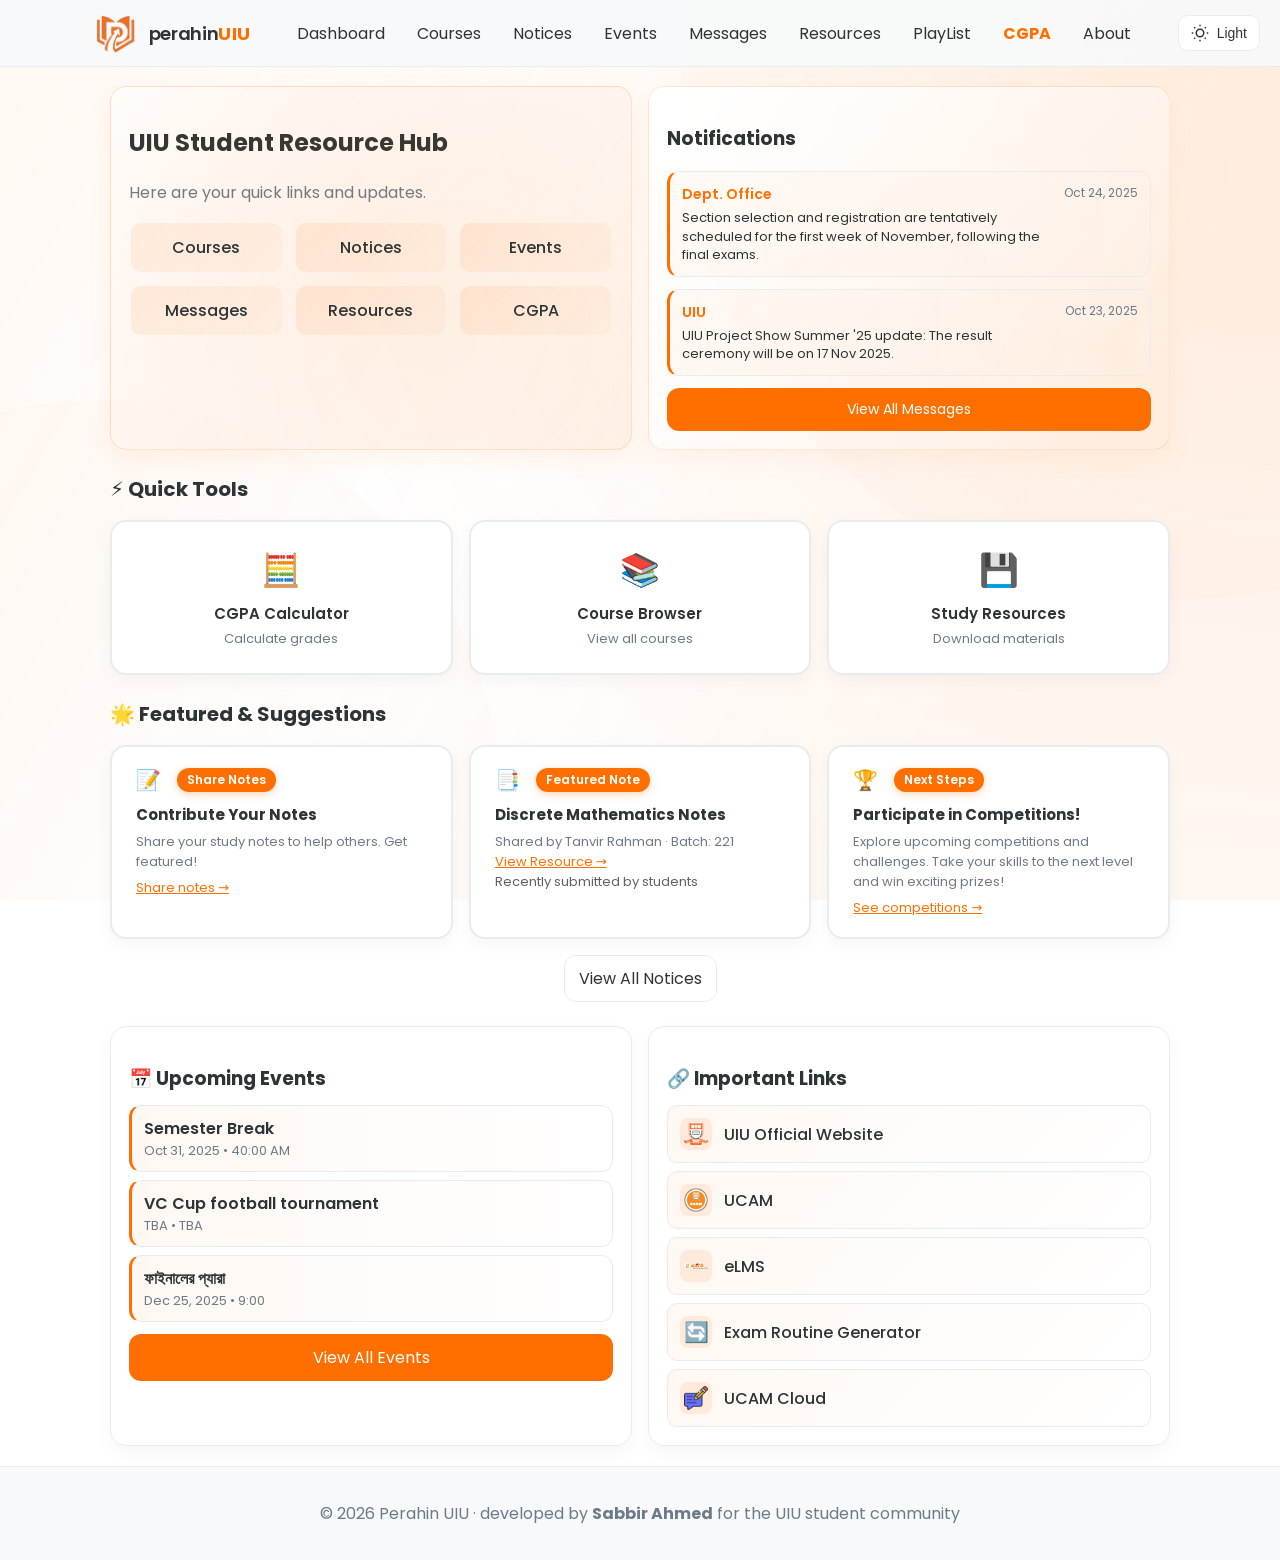
==== commit d57e5016: "change the color and fixed the hover for CGPA navbar" ====
--- a/index.html
+++ b/index.html
@@ -19,8 +19,9 @@
     <link href="https://fonts.googleapis.com/css2?family=Poppins:wght@400;500;600;700&display=swap" rel="stylesheet">
     <link rel="stylesheet" href="css/main.css">
     <link rel="stylesheet" href="css/dashboard.css">
-    <link rel="icon" href="logo/logo-perahin-uiu-main.png">
+    <link rel="icon" href="https://perahinuiu.sabbirahmed.me/logo/logo-perahin-uiu-main.png">
     <meta name="theme-color" content="#FF6F00">
+    <link rel="sitemap" type="application/xml" title="Sitemap" href="https://perahinuiu.sabbirahmed.me/sitemap.xml">
 </head>
 <body>
     <div class="background-wrapper"></div>
@@ -42,7 +43,7 @@
             <a href="pages/messages.html" class="nav-link">Messages</a>
             <a href="pages/resources.html" class="nav-link">Resources</a>
             <a href="pages/playlist.html" class="nav-link">PlayList</a>
-            <a href="pages/cgpa-calculator.html" class="nav-link">CGPA</a>
+            <a href="pages/cgpa-calculator.html" class="nav-link cgpa-orange">CGPA</a>
             <a href="pages/about.html" class="nav-link">About</a>
         </nav>
         <button id="hamburger" class="icon-btn hamburger" aria-label="Menu" title="Menu">
--- a/css/main.css
+++ b/css/main.css
@@ -1,3 +1,37 @@
+/* Always orange CGPA navbar link */
+.nav-link.cgpa-orange {
+    color: #FF6F00 !important;
+    font-weight: 700;
+    background: none;
+    border: none;
+    box-shadow: none;
+    padding: 8px 12px;
+    border-radius: 10px;
+    position: relative;
+    transition: background 0.2s, color 0.2s;
+}
+/* Match other nav-link hover/focus styles */
+.nav-link.cgpa-orange:hover,
+.nav-link.cgpa-orange:focus {
+    background: rgba(255, 111, 0, 0.08);
+    color: #FF6F00 !important;
+}
+.nav-link.cgpa-orange::after {
+    content: '';
+    position: absolute;
+    bottom: 4px;
+    left: 12px;
+    right: 12px;
+    height: 2px;
+    background: #FF6F00;
+    transform: scaleX(0);
+    transform-origin: left;
+    transition: transform 0.3s ease;
+}
+.nav-link.cgpa-orange:hover::after,
+.nav-link.cgpa-orange:focus::after {
+    transform: scaleX(1);
+}
 .search-reset.btn {
     margin-left: 8px;
     padding: 8px 18px;
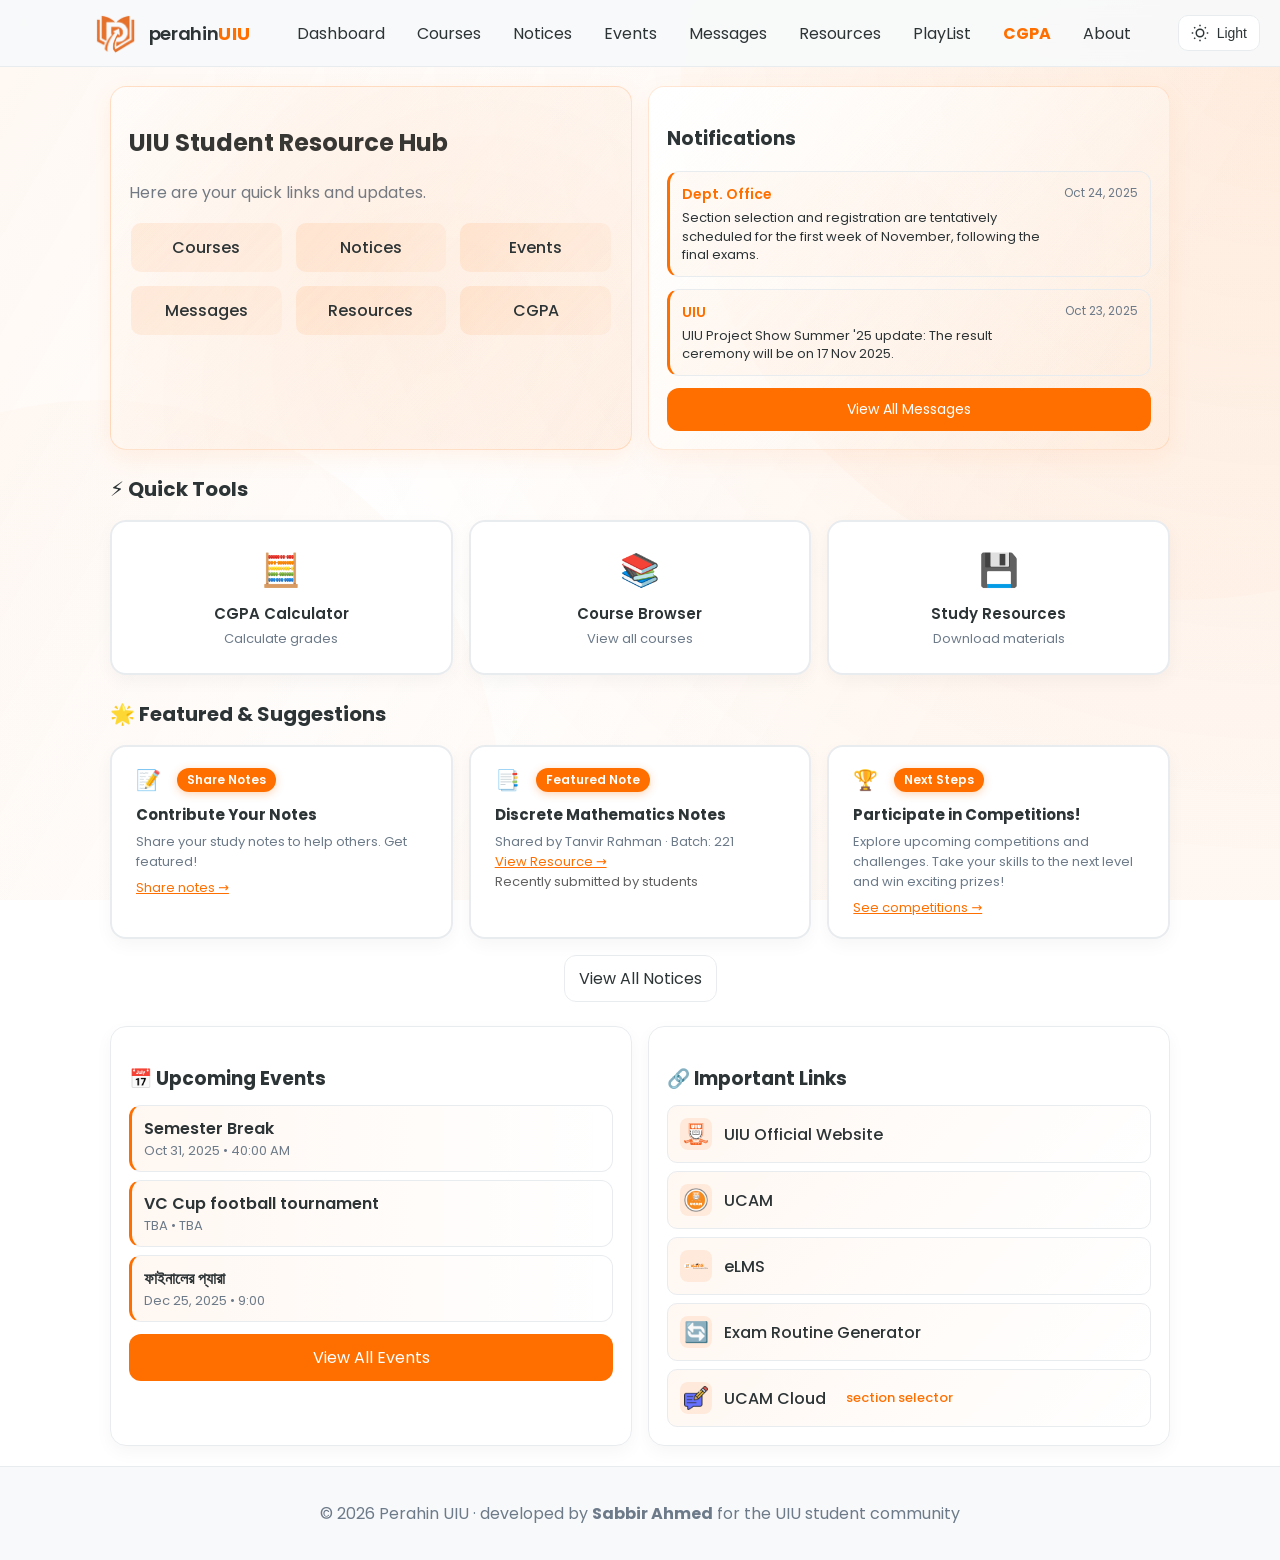
==== commit 725ea169: "upated UCAM CLoud label for clarity" ====
--- a/index.html
+++ b/index.html
@@ -176,6 +176,7 @@
                             <img src="logo/logo-cloud.png" alt="UCAM Cloud" style="width: 24px; height: 24px; object-fit: contain;">
                         </span>
                         <span>UCAM Cloud</span>
+                        <span class="muted" style="margin-left:8px; font-size:13px; color:#FF6F00;">section selector</span>
                     </a>
                     </a>
                 </div>
